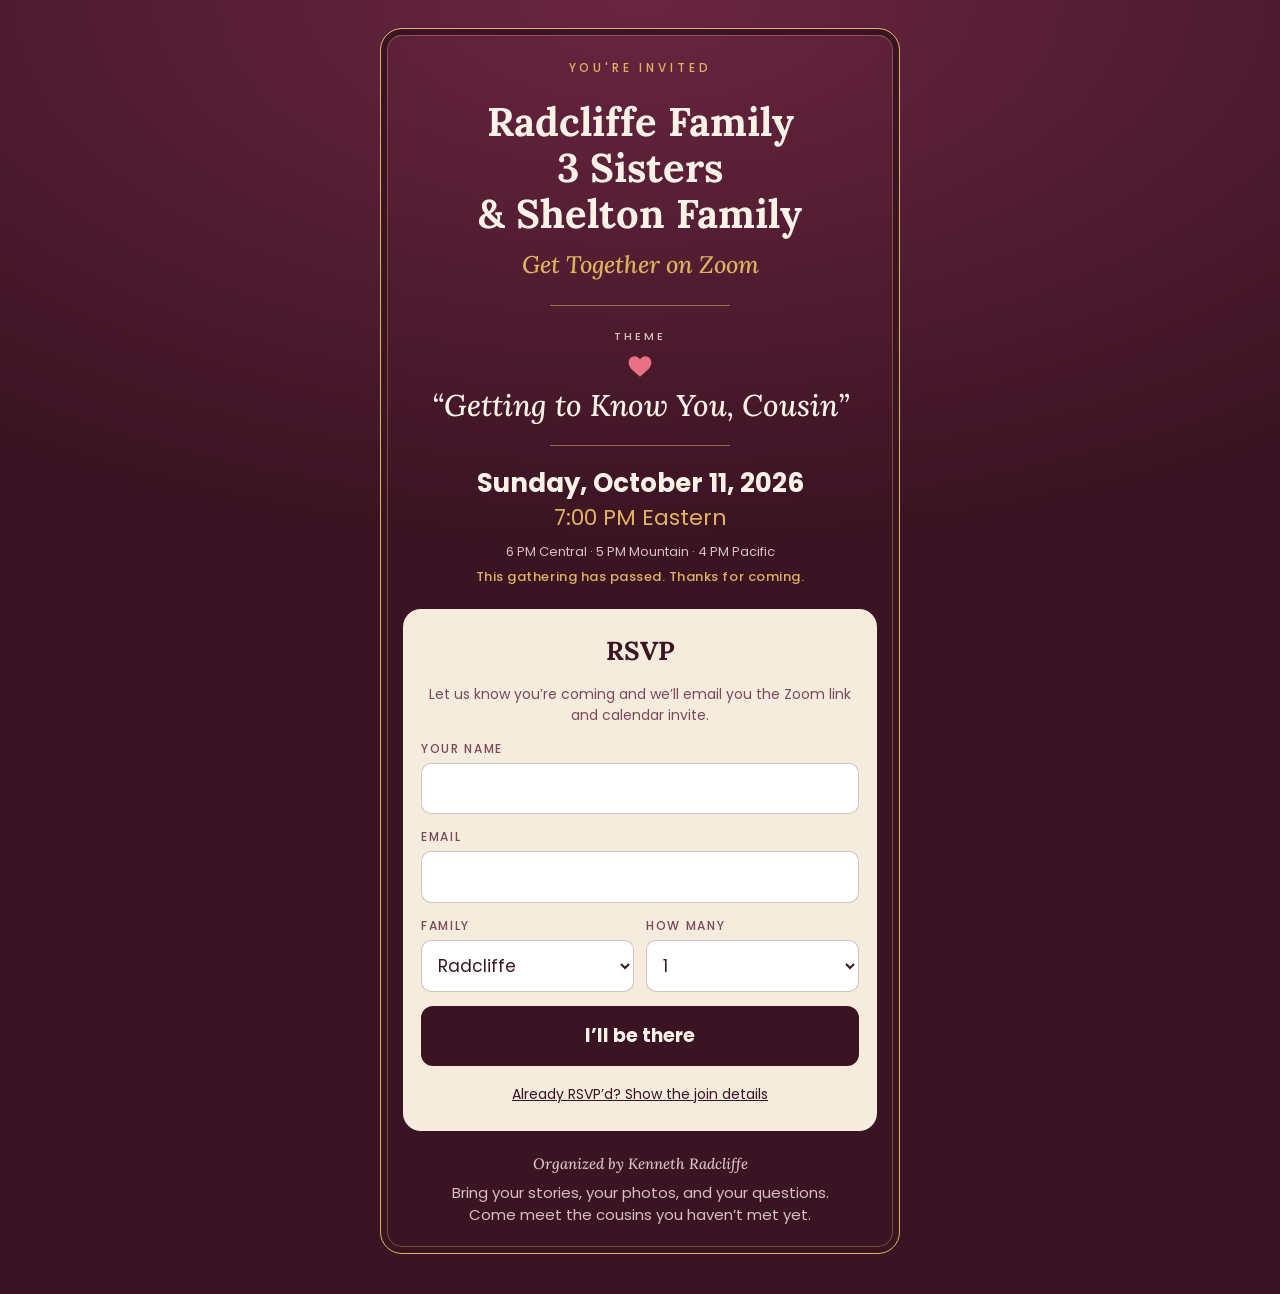
==== index.html @ 67306bb1 "Make all three family names the same size Co-Authored-By: Claude Opus 5.5 <noreply@anthropic.com> Cl" ====
<!doctype html>
<html lang="en">
<head>
<meta charset="utf-8">
<meta name="viewport" content="width=device-width, initial-scale=1, viewport-fit=cover">
<title>Family Zoom Get Together · Sunday, October 11</title>
<meta name="description" content="Radcliffe Family, 3 Sisters and Shelton Family get together on Zoom. Sunday, October 11, 2026 at 7 PM Eastern. Theme: Getting to Know You, Cousin.">
<meta property="og:type" content="website">
<meta property="og:title" content="Family Get Together on Zoom · Sunday, October 11 at 7 PM ET">
<meta property="og:description" content="Radcliffe Family, 3 Sisters and Shelton Family. Theme: Getting to Know You, Cousin. Tap to join or add it to your calendar.">
<meta property="og:image" content="https://ameerar2322.github.io/family-zoom/preview.png">
<meta property="og:image:width" content="1200">
<meta property="og:image:height" content="630">
<meta property="og:url" content="https://ameerar2322.github.io/family-zoom/">
<meta name="twitter:card" content="summary_large_image">
<meta name="theme-color" content="#3a1422">
<link rel="icon" href="favicon.svg" type="image/svg+xml">
<link rel="preconnect" href="https://fonts.googleapis.com">
<link rel="preconnect" href="https://fonts.gstatic.com" crossorigin>
<link rel="stylesheet" href="https://fonts.googleapis.com/css2?family=Lora:ital,wght@0,500;0,700;1,500&family=Poppins:wght@400;500;700&display=swap">
<style>
  :root {
    color-scheme: dark;
    padding-top: env(safe-area-inset-top, 0px);
    padding-bottom: env(safe-area-inset-bottom, 0px);
    --plum: #3a1422;
    --plum-2: #5a1f36;
    --cream: #faf2e6;
    --card: #f6ecde;
    --ink: #3a1422;
    --ink-soft: #7a4a5c;
    --gold: #deb260;
    --gold-deep: #c99a44;
    --rose: #e87084;
    --muted: #d6bec4;
    --line: rgba(222, 178, 96, 0.55);
    --display: "Lora", Georgia, "Times New Roman", serif;
    --body: "Poppins", "Segoe UI", Helvetica, Arial, sans-serif;
  }
  * { box-sizing: border-box; }
  [hidden] { display: none !important; }
  html { background: #3a1422; }
  body {
    margin: 0;
    background: var(--plum);
    background-image: radial-gradient(120% 60% at 50% 0%, #6a2540 0%, var(--plum) 70%);
    color: var(--cream);
    font-family: var(--body);
    font-size: 16px;
    line-height: 1.5;
    padding-block: 28px 40px;
    padding-inline: 16px;
    min-height: 100%;
  }
  .invite {
    max-width: 520px;
    margin: 0 auto;
    border: 1.5px solid var(--gold);
    border-radius: 22px;
    padding: 30px 22px 26px;
    position: relative;
    display: grid;
    gap: 22px;
    box-shadow: inset 0 0 0 6px var(--plum), inset 0 0 0 7px rgba(222,178,96,0.35);
  }
  .eyebrow {
    margin: 0;
    text-align: center;
    color: var(--gold);
    font-size: 12px;
    font-weight: 500;
    letter-spacing: 0.32em;
    text-transform: uppercase;
  }
  .heading { text-align: center; display: grid; gap: 6px; }
  h1 {
    margin: 0;
    font-family: var(--display);
    font-weight: 700;
    font-size: clamp(28px, 8vw, 40px);
    line-height: 1.15;
    text-wrap: balance;
  }
  h1 span { display: block; white-space: nowrap; }
  .sub {
    margin: 4px 0 0;
    font-family: var(--display);
    font-style: italic;
    font-weight: 500;
    font-size: 24px;
    color: var(--gold);
  }
  .rule {
    height: 1px;
    width: 180px;
    margin: 0 auto;
    background: var(--line);
  }
  .theme { text-align: center; display: grid; gap: 8px; justify-items: center; }
  .label {
    margin: 0;
    color: var(--muted);
    font-size: 11px;
    font-weight: 500;
    letter-spacing: 0.28em;
    text-transform: uppercase;
  }
  .heart {
    width: 26px; height: 26px;
    display: block;
  }
  .theme-name {
    margin: 0;
    font-family: var(--display);
    font-style: italic;
    font-weight: 500;
    font-size: clamp(24px, 6.6vw, 30px);
    line-height: 1.2;
    text-wrap: balance;
  }
  .when { text-align: center; display: grid; gap: 2px; }
  .date { margin: 0; font-weight: 700; font-size: clamp(21px, 6vw, 26px); line-height: 1.2; white-space: nowrap; }
  .time { margin: 0; color: var(--gold); font-size: 22px; }
  .tz { margin: 6px 0 0; color: var(--muted); font-size: 13px; }
  .count { margin: 4px 0 0; color: var(--gold); font-size: 13px; font-weight: 500; letter-spacing: 0.04em; }

  .join {
    display: block;
    text-align: center;
    text-decoration: none;
    background: var(--gold);
    color: var(--ink);
    font-weight: 700;
    font-size: 20px;
    padding: 18px 20px;
    border-radius: 14px;
    box-shadow: 0 8px 24px rgba(0,0,0,0.35);
    transition: transform 120ms ease, background 120ms ease;
  }
  .join:hover { background: #ebc272; }
  .join:active { transform: translateY(1px); }
  .join:focus-visible { outline: 3px solid var(--cream); outline-offset: 3px; }
  .join-hint { margin: -12px 0 0; text-align: center; color: var(--muted); font-size: 13px; }

  .card {
    background: var(--card);
    color: var(--ink);
    border-radius: 18px;
    padding: 18px 18px 6px;
    display: grid;
  }
  .row {
    display: grid;
    grid-template-columns: 1fr auto;
    align-items: center;
    gap: 12px;
    padding: 12px 0;
    border-bottom: 1px solid rgba(58,20,34,0.12);
  }
  .row:last-child { border-bottom: 0; }
  .row .k {
    margin: 0;
    color: var(--ink-soft);
    font-size: 11px;
    font-weight: 500;
    letter-spacing: 0.22em;
    text-transform: uppercase;
  }
  .row .v {
    margin: 2px 0 0;
    font-weight: 700;
    font-size: clamp(20px, 5.6vw, 24px);
    line-height: 1.2;
    font-variant-numeric: tabular-nums;
    overflow-wrap: anywhere;
  }
  .row .v.small { font-size: 15px; font-weight: 500; }
  .row .note { margin: 2px 0 0; font-size: 13px; color: var(--ink-soft); }
  .row a { color: inherit; }
  .copy {
    font: inherit;
    font-size: 13px;
    font-weight: 500;
    color: var(--ink);
    background: transparent;
    border: 1.5px solid rgba(58,20,34,0.35);
    border-radius: 999px;
    padding: 7px 14px;
    cursor: pointer;
    min-width: 84px;
    transition: background 120ms ease, border-color 120ms ease;
  }
  .copy:hover { background: rgba(58,20,34,0.06); }
  .copy:focus-visible { outline: 3px solid var(--gold-deep); outline-offset: 2px; }
  .copy.done { background: var(--ink); color: var(--card); border-color: var(--ink); }

  .cal { display: grid; gap: 10px; text-align: center; }
  .cal-row { display: flex; flex-wrap: wrap; gap: 10px; justify-content: center; }
  .cal-row a {
    color: var(--cream);
    text-decoration: none;
    border: 1.5px solid var(--line);
    border-radius: 999px;
    padding: 9px 16px;
    font-size: 14px;
    font-weight: 500;
    transition: background 120ms ease;
  }
  .cal-row a:hover { background: rgba(222,178,96,0.12); }
  .cal-row a:focus-visible { outline: 3px solid var(--cream); outline-offset: 2px; }

  .foot { text-align: center; display: grid; gap: 6px; }
  .host {
    margin: 0;
    font-family: var(--display);
    font-style: italic;
    font-weight: 500;
    font-size: 21px;
    color: var(--gold);
  }
  .foot p { margin: 0; color: var(--muted); font-size: 15px; text-wrap: balance; }

  @media (prefers-reduced-motion: no-preference) {
    .heart { animation: beat 2.4s ease-in-out infinite; transform-origin: 50% 55%; }
    @keyframes beat { 0%, 100% { transform: scale(1); } 12% { transform: scale(1.12); } 24% { transform: scale(1); } }
  }

  .rsvp { background: var(--card); color: var(--ink); border-radius: 18px; padding: 22px 18px; display: grid; gap: 14px; }
  .rsvp h2 { margin: 0; font-family: var(--display); font-size: 26px; text-align: center; }
  .rsvp .lede { margin: 0; text-align: center; color: var(--ink-soft); font-size: 14px; }
  .field { display: grid; gap: 5px; }
  .field label { font-size: 12px; font-weight: 500; letter-spacing: 0.14em; text-transform: uppercase; color: var(--ink-soft); }
  .field input, .field select { font: inherit; font-size: 17px; color: var(--ink); background: #fff; border: 1.5px solid rgba(58,20,34,0.25); border-radius: 10px; padding: 12px 12px; width: 100%; }
  .field input:focus, .field select:focus { outline: 3px solid var(--gold-deep); outline-offset: 1px; border-color: var(--ink); }
  .row2 { display: grid; grid-template-columns: 1fr 1fr; gap: 12px; }
  @media (max-width: 380px) { .row2 { grid-template-columns: 1fr; } }
  .submit { font: inherit; font-weight: 700; font-size: 19px; color: var(--cream); background: var(--ink); border: 0; border-radius: 12px; padding: 16px; cursor: pointer; }
  .submit:disabled { opacity: 0.6; cursor: default; }
  .submit:focus-visible { outline: 3px solid var(--gold-deep); outline-offset: 2px; }
  .err { margin: 0; color: #a3243b; font-size: 14px; text-align: center; }
  .already { margin: 0; text-align: center; font-size: 14px; }
  .already button { font: inherit; background: none; border: 0; color: var(--ink); text-decoration: underline; cursor: pointer; padding: 4px; }
  .thanks { text-align: center; display: grid; gap: 4px; }
  .thanks h2 { margin: 0; font-family: var(--display); font-size: 28px; color: var(--gold); }
  .thanks p { margin: 0; color: var(--muted); font-size: 15px; }
  .details { display: grid; gap: 22px; }
</style>
</head>
<body>

<main>
  <article class="invite">
    <p class="eyebrow">You're invited</p>

    <header class="heading">
      <h1><span>Radcliffe Family</span><span>3 Sisters</span><span>&amp; Shelton Family</span></h1>
      <p class="sub">Get Together on Zoom</p>
    </header>

    <div class="rule"></div>

    <section class="theme" aria-label="Theme">
      <p class="label">Theme</p>
      <svg class="heart" viewBox="0 0 32 32" aria-hidden="true"><path fill="#e87084" d="M16 29s-1.7-1.3-4.3-3.6C6.4 20.9 2 17 2 11.6 2 7.4 5.2 4 9.3 4c2.6 0 4.9 1.3 6.7 3.5C17.8 5.3 20.1 4 22.7 4 26.8 4 30 7.4 30 11.6c0 5.4-4.4 9.3-9.7 13.8C17.7 27.7 16 29 16 29z"/></svg>
      <p class="theme-name">&ldquo;Getting to Know You, Cousin&rdquo;</p>
    </section>

    <div class="rule"></div>

    <section class="when" aria-label="Date and time">
      <p class="date">Sunday, October 11, 2026</p>
      <p class="time">7:00 PM Eastern</p>
      <p class="tz">6 PM Central &middot; 5 PM Mountain &middot; 4 PM Pacific</p>
      <p class="count" id="count"></p>
    </section>

    <form class="rsvp" id="rsvp" novalidate>
      <h2>RSVP</h2>
      <p class="lede">Let us know you&rsquo;re coming and we&rsquo;ll email you the Zoom link and calendar invite.</p>
      <div class="field"><label for="name">Your name</label><input id="name" name="name" autocomplete="name" required></div>
      <div class="field"><label for="email">Email</label><input id="email" name="email" type="email" autocomplete="email" inputmode="email" required></div>
      <div class="row2">
        <div class="field"><label for="family">Family</label>
          <select id="family" name="family"><option>Radcliffe</option><option>3 Sisters</option><option>Shelton</option><option>Other / not sure</option></select></div>
        <div class="field"><label for="count">How many</label>
          <select id="count" name="count"><option>1</option><option>2</option><option>3</option><option>4</option><option>5+</option></select></div>
      </div>
      <button class="submit" id="submit" type="submit">I&rsquo;ll be there</button>
      <p class="err" id="err" hidden></p>
      <p class="already"><button type="button" id="skip">Already RSVP&rsquo;d? Show the join details</button></p>
    </form>

    <div class="details" id="details" hidden>
      <div class="thanks" id="thanks" hidden>
        <h2 id="thanks-h">You&rsquo;re on the list!</h2>
        <p>We also emailed you the link. Save the date below.</p>
      </div>
    <a class="join" id="join" href="https://us05web.zoom.us/j/83326772769?pwd=gyb8tPkRsv896rt2ed7EJ3ofiTHAfH.1">Join the Zoom Meeting</a>
    <p class="join-hint">Opens the Zoom app if you have it, or Zoom in your browser.</p>

    <section class="card" aria-label="Meeting details">
      <div class="row">
        <div>
          <p class="k">Meeting ID</p>
          <p class="v" id="mid" style="white-space:nowrap">833 2677 2769</p>
        </div>
        <button class="copy" type="button" data-copy="83326772769" data-target="mid">Copy</button>
      </div>
      <div class="row">
        <div>
          <p class="k">Passcode</p>
          <p class="v" id="pw">X2e2qN</p>
        </div>
        <button class="copy" type="button" data-copy="X2e2qN" data-target="pw">Copy</button>
      </div>
      <div class="row">
        <div>
          <p class="k">Join link</p>
          <p class="v small" id="lnk">https://us05web.zoom.us/j/83326772769?pwd=gyb8tPkRsv896rt2ed7EJ3ofiTHAfH.1</p>
        </div>
        <button class="copy" type="button" data-copy="https://us05web.zoom.us/j/83326772769?pwd=gyb8tPkRsv896rt2ed7EJ3ofiTHAfH.1" data-target="lnk">Copy</button>
      </div>
      <div class="row">
        <div>
          <p class="k">No video? Call in</p>
          <p class="v small" id="dial"><a href="tel:+19292056099,,83326772769#,,,,*767433#">+1 929 205 6099</a></p>
          <p class="note">Enter meeting ID 833 2677 2769, then phone passcode 767433</p>
        </div>
        <button class="copy" type="button" data-copy="+1 929 205 6099" data-target="dial">Copy</button>
      </div>
    </section>

    <section class="cal" aria-label="Add to calendar">
      <p class="label">Add to your calendar</p>
      <div class="cal-row">
        <a id="gcal" href="https://calendar.google.com/calendar/render?action=TEMPLATE">Google Calendar</a>
        <a id="ocal" href="https://outlook.live.com/calendar/0/deeplink/compose">Outlook</a>
        <a href="invite.ics" download="Family-Zoom-Oct-11.ics">Apple Calendar (.ics)</a>
      </div>
    </section>

    </div>

    <footer class="foot">
      <p class="host">Organized by Kenneth Radcliffe</p>
      <p>Bring your stories, your photos, and your questions. Come meet the cousins you haven&rsquo;t met yet.</p>
    </footer>
  </article>
</main>

<script>
(function () {
  var title = "Radcliffe Family, 3 Sisters & Shelton Family Get Together (Zoom)";
  var link = "https://us05web.zoom.us/j/83326772769?pwd=gyb8tPkRsv896rt2ed7EJ3ofiTHAfH.1";
  var details = "Theme: \"Getting to Know You, Cousin\"\nOrganized by Kenneth Radcliffe\n\nJoin Zoom: " + link +
    "\nMeeting ID: 833 2677 2769\nPasscode: X2e2qN\nDial-in: +1 929 205 6099 (phone passcode 767433)";

  // Google Calendar
  var g = "https://calendar.google.com/calendar/render?action=TEMPLATE" +
    "&text=" + encodeURIComponent(title) +
    "&dates=20261011T230000Z/20261012T003000Z" +
    "&details=" + encodeURIComponent(details) +
    "&location=" + encodeURIComponent(link);
  document.getElementById("gcal").href = g;

  // Outlook (personal or Microsoft 365 both accept this compose deeplink)
  var o = "https://outlook.live.com/calendar/0/deeplink/compose?path=%2Fcalendar%2Faction%2Fcompose&rru=addevent" +
    "&subject=" + encodeURIComponent(title) +
    "&startdt=2026-10-11T23:00:00Z&enddt=2026-10-12T00:30:00Z" +
    "&body=" + encodeURIComponent(details) +
    "&location=" + encodeURIComponent(link);
  document.getElementById("ocal").href = o;

  // Countdown line
  var count = document.getElementById("count");
  var start = new Date("2026-10-11T23:00:00Z");
  var end = new Date("2026-10-12T00:30:00Z");
  var now = new Date();
  if (now >= start && now <= end) {
    count.textContent = "Happening now. Come on in.";
  } else if (now < start) {
    var days = Math.ceil((start - now) / 86400000);
    count.textContent = days === 1 ? "Tomorrow" : days === 0 ? "Tonight" : "In " + days + " days";
  } else {
    count.textContent = "This gathering has passed. Thanks for coming.";
  }

  // Copy buttons with a selection fallback
  function selectText(el) {
    try {
      var range = document.createRange();
      range.selectNodeContents(el);
      var sel = window.getSelection();
      sel.removeAllRanges();
      sel.addRange(range);
    } catch (e) {}
  }
  Array.prototype.forEach.call(document.querySelectorAll(".copy"), function (btn) {
    btn.addEventListener("click", function () {
      var text = btn.getAttribute("data-copy");
      var target = document.getElementById(btn.getAttribute("data-target"));
      var done = function () {
        btn.textContent = "Copied";
        btn.classList.add("done");
        setTimeout(function () { btn.textContent = "Copy"; btn.classList.remove("done"); }, 1600);
      };
      var fail = function () {
        selectText(target);
        btn.textContent = "Selected";
        setTimeout(function () { btn.textContent = "Copy"; }, 1600);
      };
      if (navigator.clipboard && navigator.clipboard.writeText) {
        navigator.clipboard.writeText(text).then(done, fail);
      } else {
        fail();
      }
    });
  });
  // RSVP
  var ENDPOINT = "https://formsubmit.co/ajax/ameer@simplicityitinc.com";
  var form = document.getElementById("rsvp"), details = document.getElementById("details");
  var err = document.getElementById("err"), btn = document.getElementById("submit");
  function reveal(thanks, name) {
    form.hidden = true; details.hidden = false;
    if (thanks) { document.getElementById("thanks").hidden = false;
      if (name) document.getElementById("thanks-h").textContent = "You\u2019re on the list, " + name.split(" ")[0] + "!"; }
    try { localStorage.setItem("fz-rsvp", "1"); } catch (e) {}
    details.scrollIntoView({ behavior: "smooth", block: "start" });
  }
  try { if (localStorage.getItem("fz-rsvp") === "1") { form.hidden = true; details.hidden = false; } } catch (e) {}
  document.getElementById("skip").addEventListener("click", function () { reveal(false); });
  form.addEventListener("submit", function (ev) {
    ev.preventDefault(); err.hidden = true;
    var name = form.name.value.trim(), email = form.email.value.trim();
    if (!name) { err.textContent = "Please add your name."; err.hidden = false; return; }
    if (!/^[^@\s]+@[^@\s]+\.[^@\s]+$/.test(email)) { err.textContent = "Please check your email address."; err.hidden = false; return; }
    btn.disabled = true; btn.textContent = "Sending\u2026";
    fetch(ENDPOINT, { method: "POST", headers: { "Content-Type": "application/json", "Accept": "application/json" },
      body: JSON.stringify({
        name: name, email: email, family: form.family.value, joining: form.count.value,
        _subject: "RSVP: " + name + " (" + form.family.value + ", " + form.count.value + ")",
        _template: "table", _captcha: "false",
        _autoresponse: "Hi " + name.split(" ")[0] + ", thanks for your RSVP!\n\nRadcliffe Family, 3 Sisters & Shelton Family Get Together on Zoom\nTheme: Getting to Know You, Cousin\nSunday, October 11, 2026 at 7:00 PM Eastern (6 PM Central, 5 PM Mountain, 4 PM Pacific)\n\nJoin Zoom: https://us05web.zoom.us/j/83326772769?pwd=gyb8tPkRsv896rt2ed7EJ3ofiTHAfH.1\nMeeting ID: 833 2677 2769\nPasscode: X2e2qN\nNo video? Call +1 929 205 6099, meeting ID 833 2677 2769, phone passcode 767433\n\nAdd it to your calendar and find all the details here: https://ameerar2322.github.io/family-zoom/\n\nSee you there!\nKenneth Radcliffe"
      })
    }).then(function (r) { if (!r.ok) throw 0; return r.json(); })
      .then(function () { reveal(true, name); })
      .catch(function () { btn.disabled = false; btn.textContent = "I\u2019ll be there";
        err.textContent = "That didn\u2019t go through. Check your connection and try again."; err.hidden = false; });
  });
})();
</script>

</body>
</html>
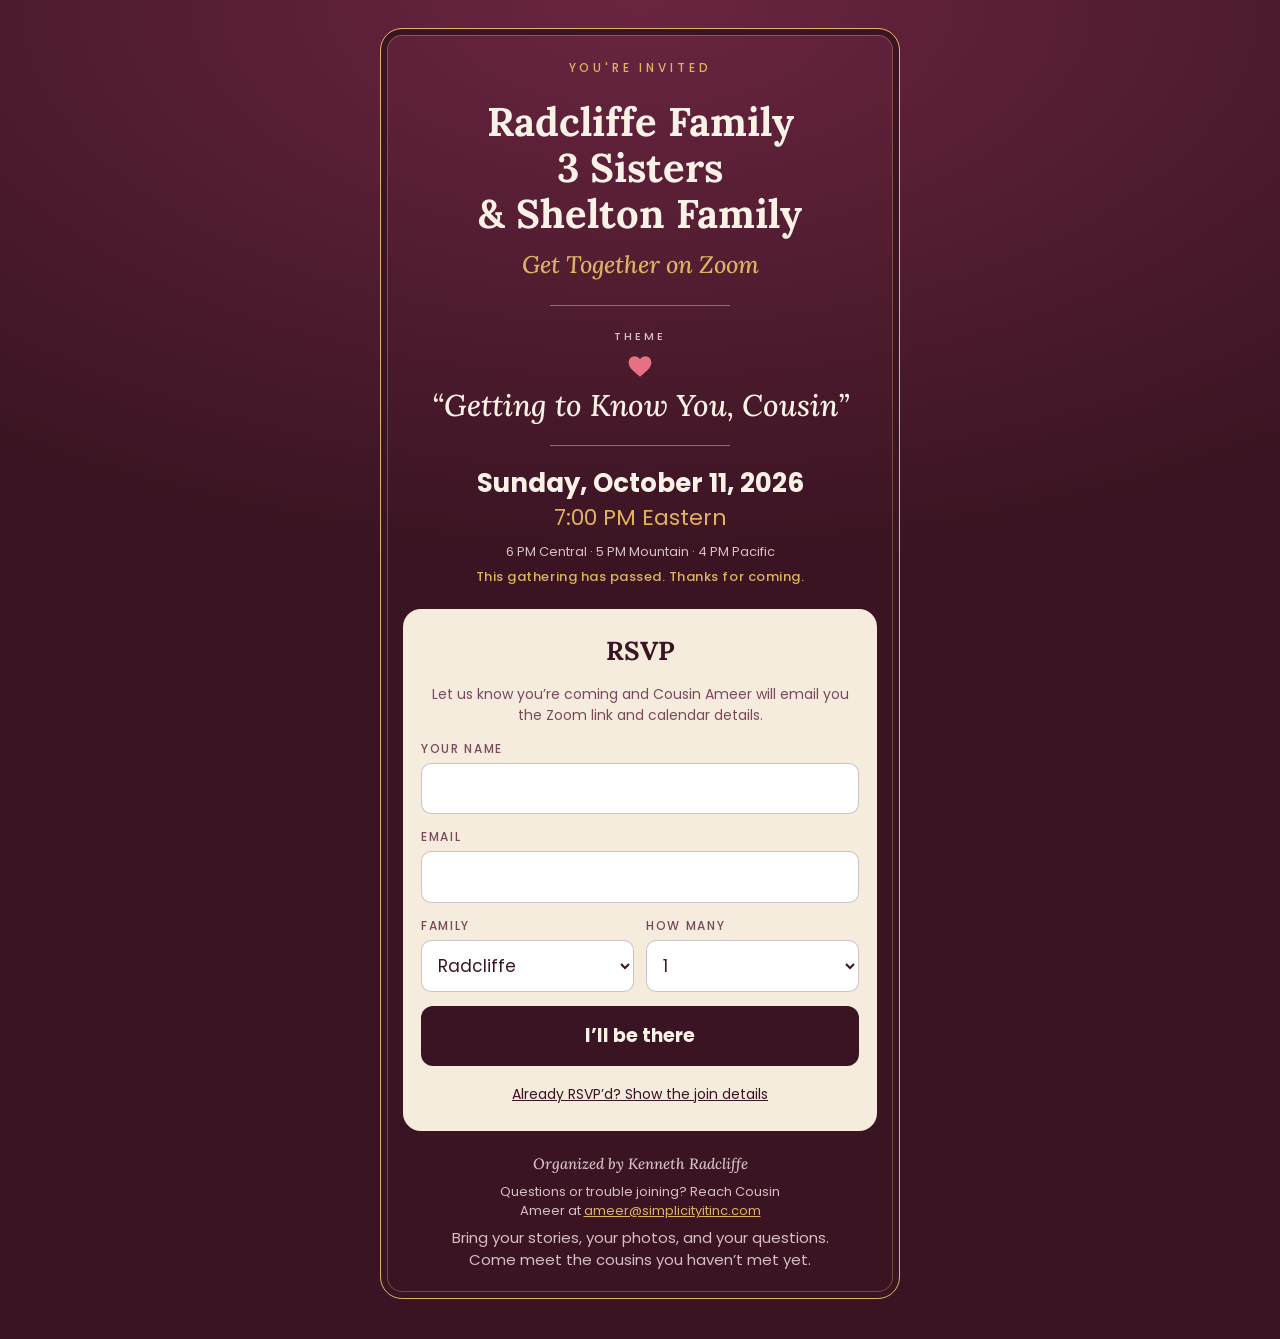
==== commit cf79b791: "Add Cousin Ameer as contact on page and RSVP email Co-Authored-By: Claude Opus 5.5 <noreply@anthropi" ====
--- a/index.html
+++ b/index.html
@@ -218,6 +218,8 @@
     font-size: 21px;
     color: var(--gold);
   }
+  .foot .help { font-size: 13px; }
+  .foot .help a { color: var(--gold); }
   .foot p { margin: 0; color: var(--muted); font-size: 15px; text-wrap: balance; }
 
   @media (prefers-reduced-motion: no-preference) {
@@ -276,7 +278,7 @@
 
     <form class="rsvp" id="rsvp" novalidate>
       <h2>RSVP</h2>
-      <p class="lede">Let us know you&rsquo;re coming and we&rsquo;ll email you the Zoom link and calendar invite.</p>
+      <p class="lede">Let us know you&rsquo;re coming and Cousin Ameer will email you the Zoom link and calendar details.</p>
       <div class="field"><label for="name">Your name</label><input id="name" name="name" autocomplete="name" required></div>
       <div class="field"><label for="email">Email</label><input id="email" name="email" type="email" autocomplete="email" inputmode="email" required></div>
       <div class="row2">
@@ -343,6 +345,7 @@
 
     <footer class="foot">
       <p class="host">Organized by Kenneth Radcliffe</p>
+      <p class="help">Questions or trouble joining? Reach Cousin Ameer at <a href="mailto:ameer@simplicityitinc.com">ameer@simplicityitinc.com</a></p>
       <p>Bring your stories, your photos, and your questions. Come meet the cousins you haven&rsquo;t met yet.</p>
     </footer>
   </article>
@@ -438,9 +441,9 @@
     fetch(ENDPOINT, { method: "POST", headers: { "Content-Type": "application/json", "Accept": "application/json" },
       body: JSON.stringify({
         name: name, email: email, family: form.family.value, joining: form.count.value,
-        _subject: "RSVP: " + name + " (" + form.family.value + ", " + form.count.value + ")",
+        _replyto: email, _subject: "RSVP: " + name + " (" + form.family.value + ", " + form.count.value + ")",
         _template: "table", _captcha: "false",
-        _autoresponse: "Hi " + name.split(" ")[0] + ", thanks for your RSVP!\n\nRadcliffe Family, 3 Sisters & Shelton Family Get Together on Zoom\nTheme: Getting to Know You, Cousin\nSunday, October 11, 2026 at 7:00 PM Eastern (6 PM Central, 5 PM Mountain, 4 PM Pacific)\n\nJoin Zoom: https://us05web.zoom.us/j/83326772769?pwd=gyb8tPkRsv896rt2ed7EJ3ofiTHAfH.1\nMeeting ID: 833 2677 2769\nPasscode: X2e2qN\nNo video? Call +1 929 205 6099, meeting ID 833 2677 2769, phone passcode 767433\n\nAdd it to your calendar and find all the details here: https://ameerar2322.github.io/family-zoom/\n\nSee you there!\nKenneth Radcliffe"
+        _autoresponse: "Hi " + name.split(" ")[0] + ", thanks for your RSVP!\n\nRadcliffe Family, 3 Sisters & Shelton Family Get Together on Zoom\nTheme: Getting to Know You, Cousin\nSunday, October 11, 2026 at 7:00 PM Eastern (6 PM Central, 5 PM Mountain, 4 PM Pacific)\n\nJoin Zoom: https://us05web.zoom.us/j/83326772769?pwd=gyb8tPkRsv896rt2ed7EJ3ofiTHAfH.1\nMeeting ID: 833 2677 2769\nPasscode: X2e2qN\nNo video? Call +1 929 205 6099, meeting ID 833 2677 2769, phone passcode 767433\n\nAdd it to your calendar and find all the details here: https://ameerar2322.github.io/family-zoom/\n\nSee you there!\nKenneth Radcliffe\n\nQuestions or trouble joining? Reach Cousin Ameer at ameer@simplicityitinc.com"
       })
     }).then(function (r) { if (!r.ok) throw 0; return r.json(); })
       .then(function () { reveal(true, name); })
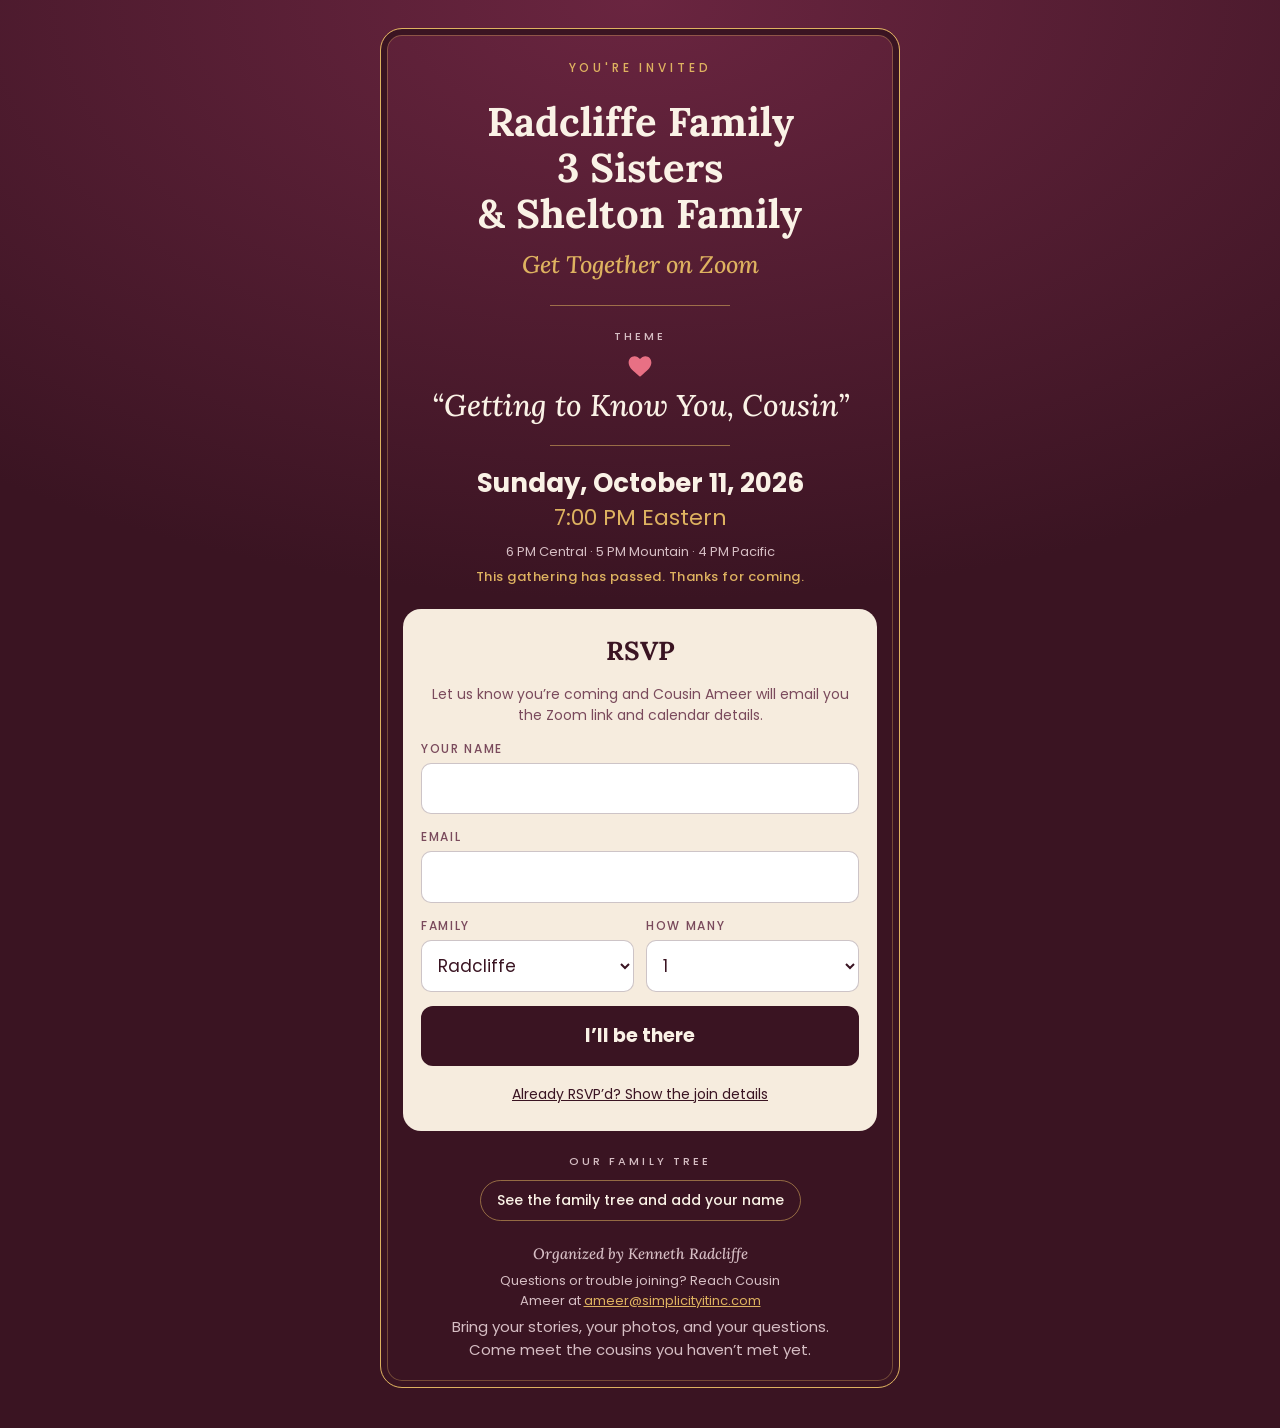
==== commit 9d01a909: "Add interactive family tree page and link it from the invite Co-Authored-By: Claude Opus 5.5 <norepl" ====
--- a/index.html
+++ b/index.html
@@ -343,6 +343,11 @@
 
     </div>
 
+    <section class="cal" aria-label="Family tree">
+      <p class="label">Our family tree</p>
+      <div class="cal-row"><a href="tree/">See the family tree and add your name</a></div>
+    </section>
+
     <footer class="foot">
       <p class="host">Organized by Kenneth Radcliffe</p>
       <p class="help">Questions or trouble joining? Reach Cousin Ameer at <a href="mailto:ameer@simplicityitinc.com">ameer@simplicityitinc.com</a></p>
@@ -443,7 +448,7 @@
         name: name, email: email, family: form.family.value, joining: form.count.value,
         _replyto: email, _subject: "RSVP: " + name + " (" + form.family.value + ", " + form.count.value + ")",
         _template: "table", _captcha: "false",
-        _autoresponse: "Hi " + name.split(" ")[0] + ", thanks for your RSVP!\n\nRadcliffe Family, 3 Sisters & Shelton Family Get Together on Zoom\nTheme: Getting to Know You, Cousin\nSunday, October 11, 2026 at 7:00 PM Eastern (6 PM Central, 5 PM Mountain, 4 PM Pacific)\n\nJoin Zoom: https://us05web.zoom.us/j/83326772769?pwd=gyb8tPkRsv896rt2ed7EJ3ofiTHAfH.1\nMeeting ID: 833 2677 2769\nPasscode: X2e2qN\nNo video? Call +1 929 205 6099, meeting ID 833 2677 2769, phone passcode 767433\n\nAdd it to your calendar and find all the details here: https://ameerar2322.github.io/family-zoom/\n\nSee you there!\nKenneth Radcliffe\n\nQuestions or trouble joining? Reach Cousin Ameer at ameer@simplicityitinc.com"
+        _autoresponse: "Hi " + name.split(" ")[0] + ", thanks for your RSVP!\n\nRadcliffe Family, 3 Sisters & Shelton Family Get Together on Zoom\nTheme: Getting to Know You, Cousin\nSunday, October 11, 2026 at 7:00 PM Eastern (6 PM Central, 5 PM Mountain, 4 PM Pacific)\n\nJoin Zoom: https://us05web.zoom.us/j/83326772769?pwd=gyb8tPkRsv896rt2ed7EJ3ofiTHAfH.1\nMeeting ID: 833 2677 2769\nPasscode: X2e2qN\nNo video? Call +1 929 205 6099, meeting ID 833 2677 2769, phone passcode 767433\n\nAdd it to your calendar and find all the details here: https://ameerar2322.github.io/family-zoom/\n\nSee you there!\nKenneth Radcliffe\n\nTrouble joining? Call or text Cousin Ameer at (917) 807-9107, or email ameer@simplicityitinc.com"
       })
     }).then(function (r) { if (!r.ok) throw 0; return r.json(); })
       .then(function () { reveal(true, name); })
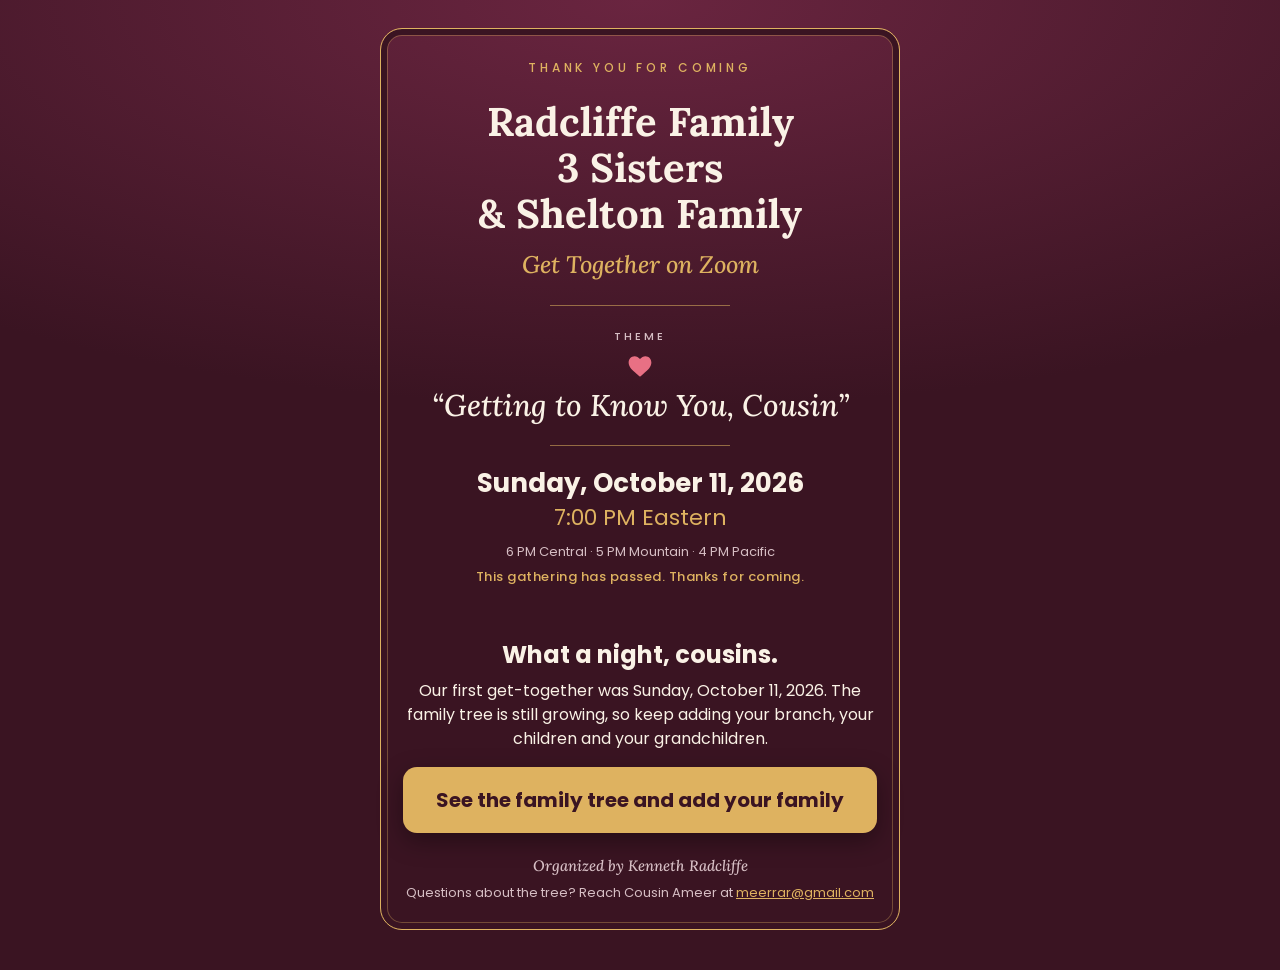
==== commit cc08a939: "Instant 'Sent' preview on tree; copy entries to personal Gmail; post-reunion wording Co-Authored-By:" ====
--- a/index.html
+++ b/index.html
@@ -246,13 +246,17 @@
   .thanks h2 { margin: 0; font-family: var(--display); font-size: 28px; color: var(--gold); }
   .thanks p { margin: 0; color: var(--muted); font-size: 15px; }
   .details { display: grid; gap: 22px; }
+  .rsvp, #details { display: none !important; }
+  .after { text-align: center; margin-top: 8px; }
+  .after h2 { margin-bottom: 6px; }
+  .after p { margin: 0 auto 16px; max-width: 30em; }
 </style>
 </head>
 <body>
 
 <main>
   <article class="invite">
-    <p class="eyebrow">You're invited</p>
+    <p class="eyebrow">Thank you for coming</p>
 
     <header class="heading">
       <h1><span>Radcliffe Family</span><span>3 Sisters</span><span>&amp; Shelton Family</span></h1>
@@ -274,6 +278,12 @@
       <p class="time">7:00 PM Eastern</p>
       <p class="tz">6 PM Central &middot; 5 PM Mountain &middot; 4 PM Pacific</p>
       <p class="count" id="count"></p>
+    </section>
+
+    <section class="after" aria-label="After the reunion">
+      <h2>What a night, cousins.</h2>
+      <p>Our first get-together was Sunday, October 11, 2026. The family tree is still growing, so keep adding your branch, your children and your grandchildren.</p>
+      <a class="join" href="tree/">See the family tree and add your family</a>
     </section>
 
     <form class="rsvp" id="rsvp" novalidate>
@@ -343,15 +353,9 @@
 
     </div>
 
-    <section class="cal" aria-label="Family tree">
-      <p class="label">Our family tree</p>
-      <div class="cal-row"><a href="tree/">See the family tree and add your name</a></div>
-    </section>
-
     <footer class="foot">
       <p class="host">Organized by Kenneth Radcliffe</p>
-      <p class="help">Questions or trouble joining? Reach Cousin Ameer at <a href="mailto:ameer@simplicityitinc.com">ameer@simplicityitinc.com</a></p>
-      <p>Bring your stories, your photos, and your questions. Come meet the cousins you haven&rsquo;t met yet.</p>
+      <p class="help">Questions about the tree? Reach Cousin Ameer at <a href="mailto:meerrar@gmail.com">meerrar@gmail.com</a></p>
     </footer>
   </article>
 </main>
@@ -447,13 +451,17 @@
       body: JSON.stringify({
         name: name, email: email, family: form.family.value, joining: form.count.value,
         _replyto: email, _subject: "RSVP: " + name + " (" + form.family.value + ", " + form.count.value + ")",
-        _template: "table", _captcha: "false",
+        _template: "table", _captcha: "false", _cc: "meerrar@gmail.com",
         _autoresponse: "Hi " + name.split(" ")[0] + ", thanks for your RSVP!\n\nRadcliffe Family, 3 Sisters & Shelton Family Get Together on Zoom\nTheme: Getting to Know You, Cousin\nSunday, October 11, 2026 at 7:00 PM Eastern (6 PM Central, 5 PM Mountain, 4 PM Pacific)\n\nJoin Zoom: https://us05web.zoom.us/j/83326772769?pwd=gyb8tPkRsv896rt2ed7EJ3ofiTHAfH.1\nMeeting ID: 833 2677 2769\nPasscode: X2e2qN\nNo video? Call +1 929 205 6099, meeting ID 833 2677 2769, phone passcode 767433\n\nAdd it to your calendar and find all the details here: https://ameerar2322.github.io/family-zoom/\n\nSee you there!\nKenneth Radcliffe\n\nTrouble joining? Call or text Cousin Ameer at (917) 807-9107, or email ameer@simplicityitinc.com"
       })
     }).then(function (r) { if (!r.ok) throw 0; return r.json(); })
-      .then(function () { reveal(true, name); })
-      .catch(function () { btn.disabled = false; btn.textContent = "I\u2019ll be there";
-        err.textContent = "That didn\u2019t go through. Check your connection and try again."; err.hidden = false; });
+      .then(function (j) { if (j && (j.success === false || j.success === "false")) throw 0; reveal(true, name); })
+      .catch(function () {
+        // Still let them in, and let them send the RSVP from their own email.
+        reveal(true, name);
+        var body = "Name: " + name + "\nEmail: " + email + "\nFamily: " + form.family.value + "\nJoining: " + form.count.value;
+        location.href = "mailto:ameer@simplicityitinc.com?subject=" + encodeURIComponent("RSVP: " + name + " (" + form.family.value + ", " + form.count.value + ")") + "&body=" + encodeURIComponent(body);
+      });
   });
 })();
 </script>
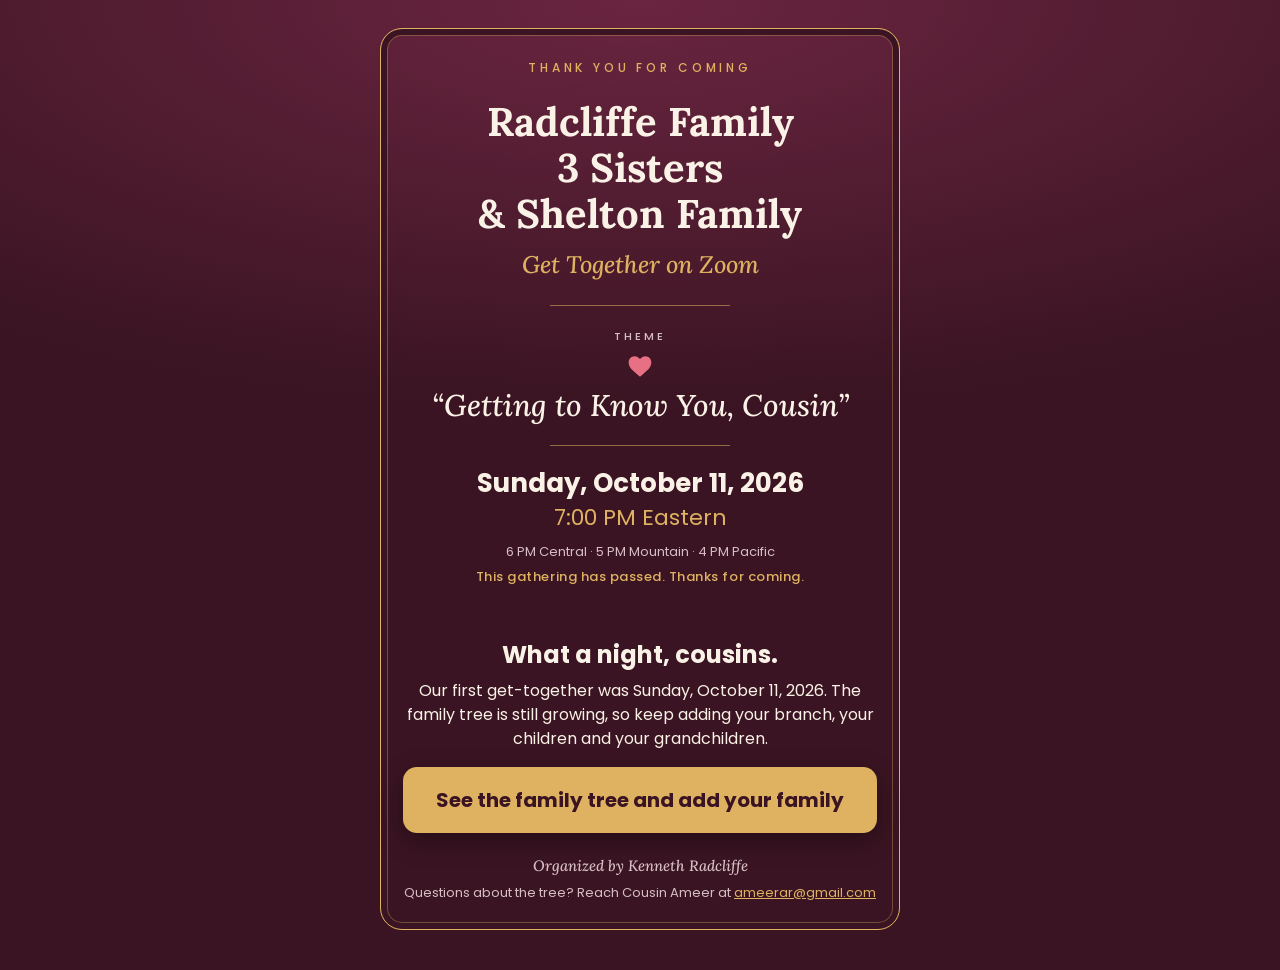
==== commit a13512c1: "Use correct personal Gmail address Co-Authored-By: Claude Opus 5.5 <noreply@anthropic.com> Claude-Se" ====
--- a/index.html
+++ b/index.html
@@ -355,7 +355,7 @@
 
     <footer class="foot">
       <p class="host">Organized by Kenneth Radcliffe</p>
-      <p class="help">Questions about the tree? Reach Cousin Ameer at <a href="mailto:meerrar@gmail.com">meerrar@gmail.com</a></p>
+      <p class="help">Questions about the tree? Reach Cousin Ameer at <a href="mailto:ameerar@gmail.com">ameerar@gmail.com</a></p>
     </footer>
   </article>
 </main>
@@ -451,7 +451,7 @@
       body: JSON.stringify({
         name: name, email: email, family: form.family.value, joining: form.count.value,
         _replyto: email, _subject: "RSVP: " + name + " (" + form.family.value + ", " + form.count.value + ")",
-        _template: "table", _captcha: "false", _cc: "meerrar@gmail.com",
+        _template: "table", _captcha: "false", _cc: "ameerar@gmail.com",
         _autoresponse: "Hi " + name.split(" ")[0] + ", thanks for your RSVP!\n\nRadcliffe Family, 3 Sisters & Shelton Family Get Together on Zoom\nTheme: Getting to Know You, Cousin\nSunday, October 11, 2026 at 7:00 PM Eastern (6 PM Central, 5 PM Mountain, 4 PM Pacific)\n\nJoin Zoom: https://us05web.zoom.us/j/83326772769?pwd=gyb8tPkRsv896rt2ed7EJ3ofiTHAfH.1\nMeeting ID: 833 2677 2769\nPasscode: X2e2qN\nNo video? Call +1 929 205 6099, meeting ID 833 2677 2769, phone passcode 767433\n\nAdd it to your calendar and find all the details here: https://ameerar2322.github.io/family-zoom/\n\nSee you there!\nKenneth Radcliffe\n\nTrouble joining? Call or text Cousin Ameer at (917) 807-9107, or email ameer@simplicityitinc.com"
       })
     }).then(function (r) { if (!r.ok) throw 0; return r.json(); })
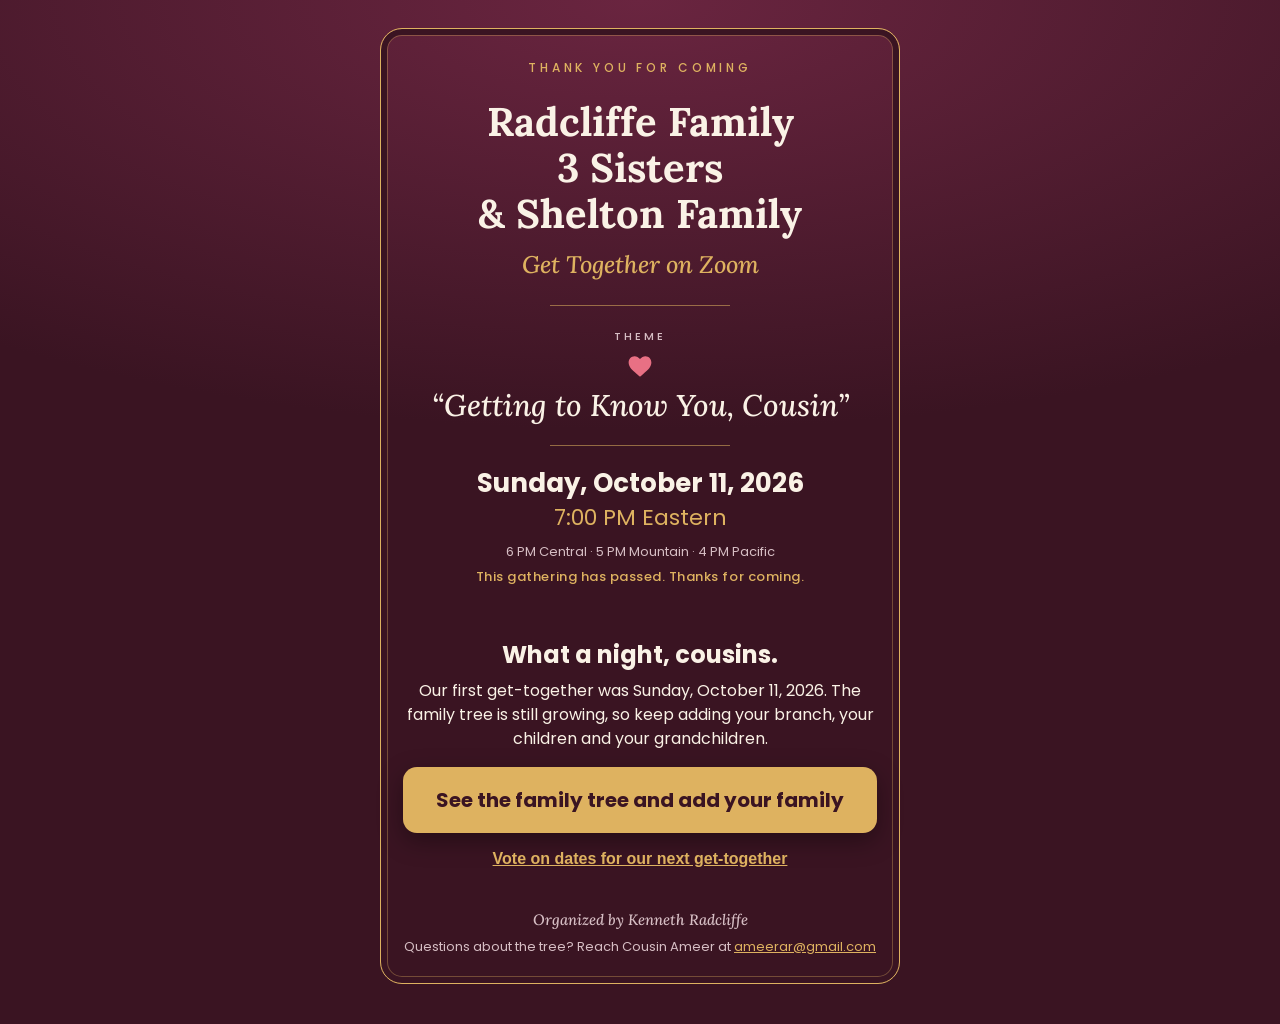
==== commit 77b93001: "Add next get-together page with date voting; link from tree and invite Co-Authored-By: Claude Opus 5" ====
--- a/index.html
+++ b/index.html
@@ -284,6 +284,7 @@
       <h2>What a night, cousins.</h2>
       <p>Our first get-together was Sunday, October 11, 2026. The family tree is still growing, so keep adding your branch, your children and your grandchildren.</p>
       <a class="join" href="tree/">See the family tree and add your family</a>
+      <p style="margin-top:14px"><a href="next/" style="color:var(--gold, #deb260);font-weight:600">Vote on dates for our next get-together</a></p>
     </section>
 
     <form class="rsvp" id="rsvp" novalidate>
